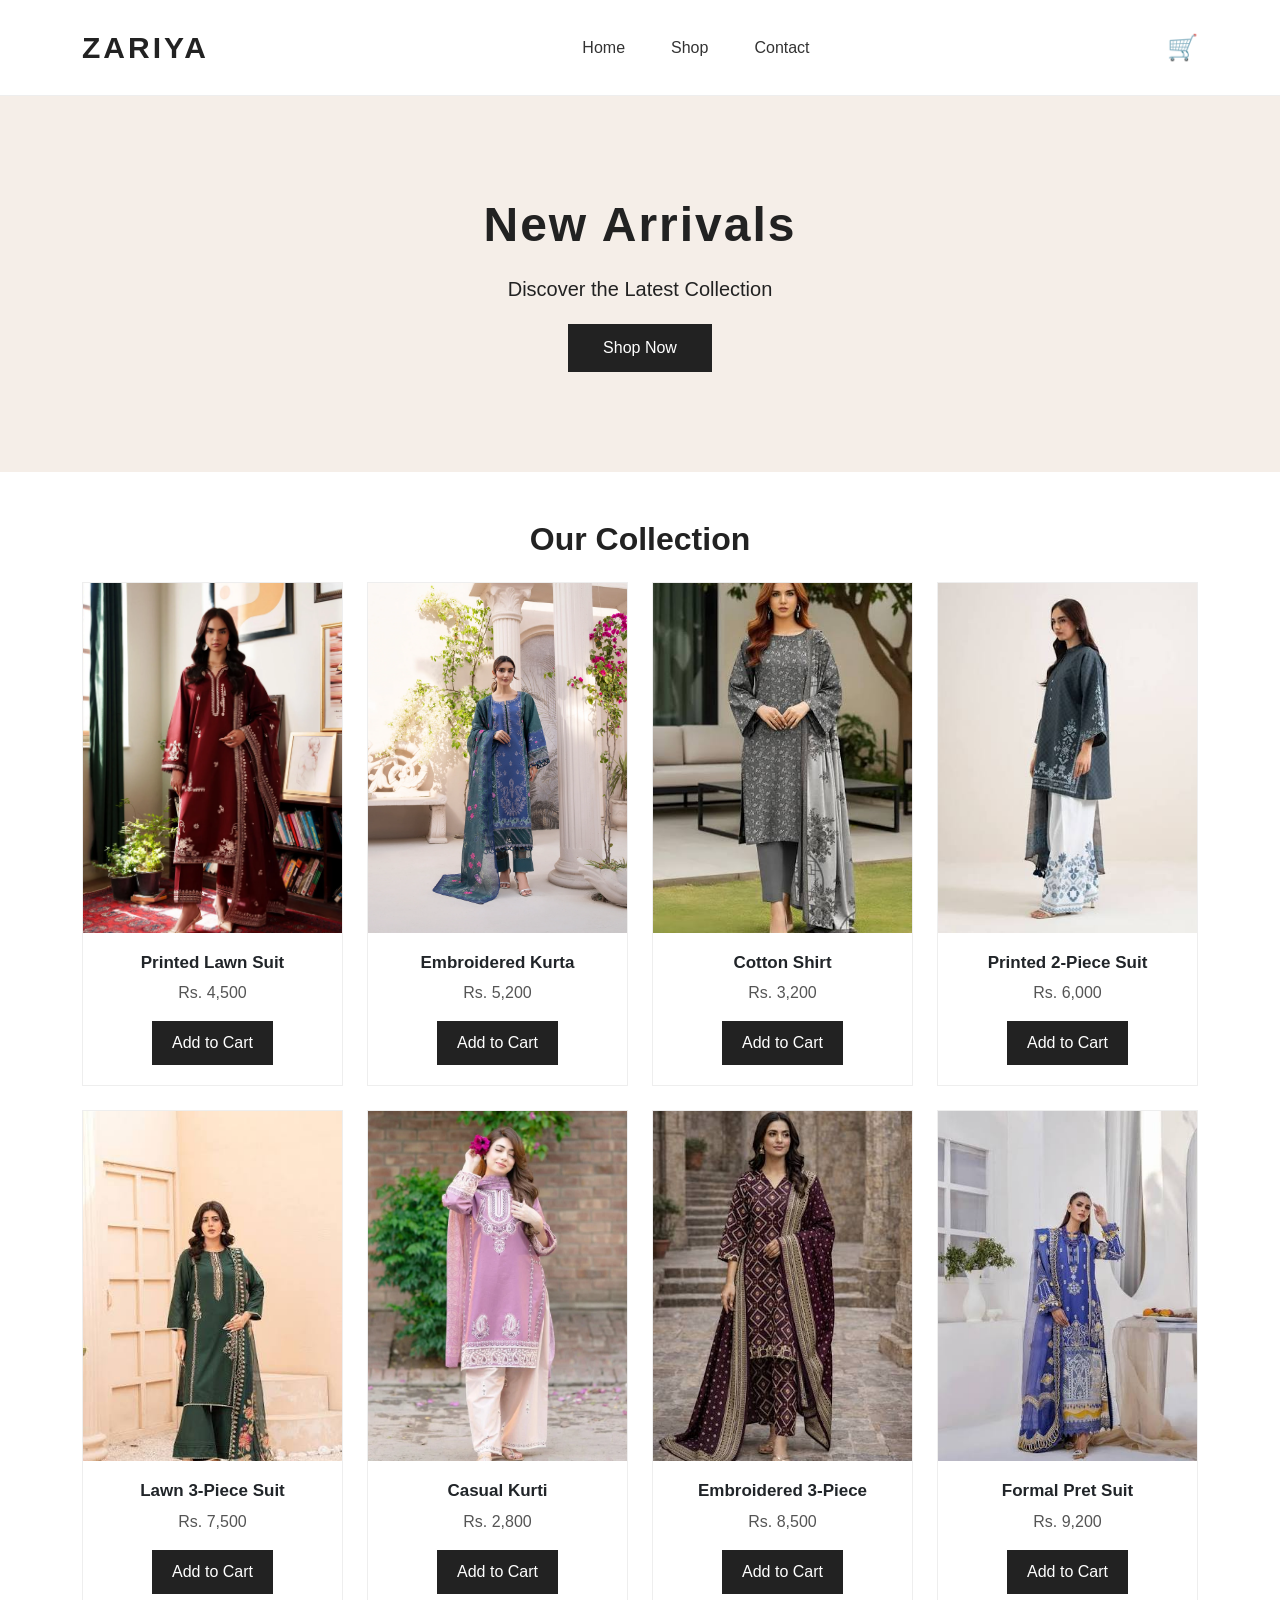
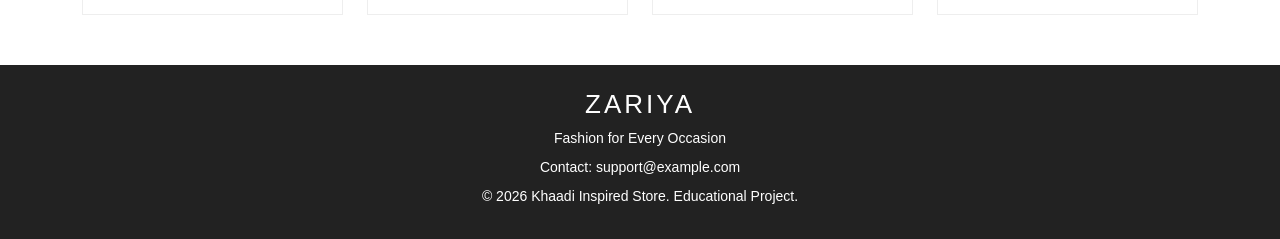
==== midterm-lab-exam/index.html @ 31271749 "midterm: baseline copy" ====
<!DOCTYPE html>
<html lang="en">
<head>
	<meta charset="UTF-8">
	<meta name="viewport" content="width=device-width, initial-scale=1.0">
	<title>Zariya | Women's Clothing</title>

	<!-- Bootstrap CSS -->
	<link href="https://cdn.jsdelivr.net/npm/bootstrap@5.3.3/dist/css/bootstrap.min.css" rel="stylesheet">

	<!-- Our CSS -->
	<link rel="stylesheet" href="style.css">
</head>

<body>

<!-- Header -->
<header>
	<nav class="navbar navbar-expand-lg navbar-light bg-white">
		<div class="container">

			<a class="navbar-brand" href="index.html">ZARIYA</a>

			<!-- Mobile Menu Button -->
			<button class="navbar-toggler" type="button"
				data-bs-toggle="collapse"
				data-bs-target="#navbarMenu"
				aria-controls="navbarMenu"
				aria-expanded="false"
				aria-label="Toggle navigation">

				<span class="navbar-toggler-icon"></span>

			</button>

			<!-- Navigation Links -->
			<div class="collapse navbar-collapse" id="navbarMenu">

				<div class="navbar-nav mx-auto">
					<a class="nav-link" href="index.html">Home</a>
					<a class="nav-link" href="index.html#products">Shop</a>
					<a class="nav-link" href="#footer">Contact</a>
				</div>

				<span class="cart-icon">🛒</span>

			</div>

		</div>
	</nav>
</header>

	<!-- Banner -->
	<section class="banner text-center">
		<h1>New Arrivals</h1>
		<p>Discover the Latest Collection</p>
		<a href="#products" class="btn btn-dark">Shop Now</a>
	</section>

	<!-- Products -->
	<section class="container my-5" id="products">

		<h2 class="text-center mb-4">Our Collection</h2>

		<div class="row g-4">

			<!-- Product 1 -->
			<div class="col-12 col-md-6 col-lg-3">
				<div class="card h-100">
					<a href="product.html">
						<img src="images/product1.webp" class="card-img-top" alt="Printed Lawn Suit">
					</a>
					<div class="card-body text-center">
						<h5 class="card-title">Printed Lawn Suit</h5>
						<p class="card-text">Rs. 4,500</p>
						<a href="product.html" class="btn btn-dark">Add to Cart</a>
					</div>
				</div>
			</div>

			<!-- Product 2 -->
			<div class="col-12 col-md-6 col-lg-3">
				<div class="card h-100">
					<img src="images/product2.webp" class="card-img-top" alt="Embroidered Kurta">
					<div class="card-body text-center">
						<h5 class="card-title">Embroidered Kurta</h5>
						<p class="card-text">Rs. 5,200</p>
						<button class="btn btn-dark">Add to Cart</button>
					</div>
				</div>
			</div>

			<!-- Product 3 -->
			<div class="col-12 col-md-6 col-lg-3">
				<div class="card h-100">
					<img src="images/product3.jfif" class="card-img-top" alt="Cotton Shirt">
					<div class="card-body text-center">
						<h5 class="card-title">Cotton Shirt</h5>
						<p class="card-text">Rs. 3,200</p>
						<button class="btn btn-dark">Add to Cart</button>
					</div>
				</div>
			</div>

			<!-- Product 4 -->
			<div class="col-12 col-md-6 col-lg-3">
				<div class="card h-100">
					<img src="images/product4.jfif" class="card-img-top" alt="Printed 2-Piece Suit">
					<div class="card-body text-center">
						<h5 class="card-title">Printed 2-Piece Suit</h5>
						<p class="card-text">Rs. 6,000</p>
						<button class="btn btn-dark">Add to Cart</button>
					</div>
				</div>
			</div>

			<!-- Product 5 -->
			<div class="col-12 col-md-6 col-lg-3">
				<div class="card h-100">
					<img src="images/product5.jfif" class="card-img-top" alt="Lawn 3-Piece Suit">
					<div class="card-body text-center">
						<h5 class="card-title">Lawn 3-Piece Suit</h5>
						<p class="card-text">Rs. 7,500</p>
						<button class="btn btn-dark">Add to Cart</button>
					</div>
				</div>
			</div>

			<!-- Product 6 -->
			<div class="col-12 col-md-6 col-lg-3">
				<div class="card h-100">
					<img src="images/product6.webp" class="card-img-top" alt="Casual Kurti">
					<div class="card-body text-center">
						<h5 class="card-title">Casual Kurti</h5>
						<p class="card-text">Rs. 2,800</p>
						<button class="btn btn-dark">Add to Cart</button>
					</div>
				</div>
			</div>

			<!-- Product 7 -->
			<div class="col-12 col-md-6 col-lg-3">
				<div class="card h-100">
					<img src="images/product7.jfif" class="card-img-top" alt="Embroidered 3-Piece">
					<div class="card-body text-center">
						<h5 class="card-title">Embroidered 3-Piece</h5>
						<p class="card-text">Rs. 8,500</p>
						<button class="btn btn-dark">Add to Cart</button>
					</div>
				</div>
			</div>

			<!-- Product 8 -->
			<div class="col-12 col-md-6 col-lg-3">
				<div class="card h-100">
					<img src="images/product8.jfif" class="card-img-top" alt="Formal Pret Suit">
					<div class="card-body text-center">
						<h5 class="card-title">Formal Pret Suit</h5>
						<p class="card-text">Rs. 9,200</p>
						<button class="btn btn-dark">Add to Cart</button>
					</div>
				</div>
			</div>

		</div>
	</section>

	<!-- Footer -->
	<footer id="footer" class="text-center p-4">
		<h4>ZARIYA</h4>
		<p>Fashion for Every Occasion</p>
		<p>Contact: support@example.com</p>
		<p>&copy; 2026 Khaadi Inspired Store. Educational Project.</p>
	</footer>
	<script src="https://cdn.jsdelivr.net/npm/bootstrap@5.3.3/dist/js/bootstrap.bundle.min.js"></script>
</body>
</html>
---- midterm-lab-exam/style.css ----
/* General Styling */
body {
	font-family: Arial, sans-serif;
	margin: 0;
	padding: 0;
	background-color: #ffffff;
	color: #222222;
}

/* Navbar */
.navbar {
	padding: 20px 0;
	border-bottom: 1px solid #eeeeee;
}

.navbar-brand {
	font-size: 30px;
	font-weight: bold;
	letter-spacing: 3px;
	color: #222222;
}

.nav-link {
	font-size: 16px;
	margin: 0 15px;
	color: #333333;
}

.nav-link:hover {
	color: #a66a4c;
}

.cart-icon {
	font-size: 25px;
	cursor: pointer;
}

/* Homepage Banner */
.banner {
	background-color: #f5eee8;
	padding: 100px 20px;
}

.banner h1 {
	font-size: 48px;
	font-weight: bold;
	letter-spacing: 2px;
}

.banner p {
	font-size: 20px;
	margin: 20px 0;
}

.banner .btn {
	padding: 12px 35px;
	border-radius: 0;
}

/* Product Section */
#products h2 {
	font-size: 32px;
	font-weight: bold;
	margin-bottom: 30px;
}

/* Product Cards */
.card {
	border: 1px solid #eeeeee;
	border-radius: 0;
	transition: 0.3s;
}

.card:hover {
	box-shadow: 0 5px 15px rgba(0, 0, 0, 0.1);
}

.card-img-top {
	width: 100%;
	height: 350px;
	object-fit: cover;
	border-radius: 0;
}

.card-body {
	padding: 20px;
}

.card-title {
	font-size: 17px;
	font-weight: bold;
}

.card-text {
	font-size: 16px;
	color: #555555;
}

/* Buttons */
.btn-dark {
	background-color: #222222;
	border: none;
	border-radius: 0;
	padding: 10px 20px;
}

.btn-dark:hover {
	background-color: #a66a4c;
}

/* Footer */
footer {
	background-color: #222222;
	color: white;
	margin-top: 50px;
}

footer h4 {
	font-size: 26px;
	letter-spacing: 3px;
}

footer p {
	font-size: 14px;
	margin: 8px 0;
}

/* Tablet */
@media (max-width: 991px) {
	.banner {
		padding: 70px 20px;
	}

	.banner h1 {
		font-size: 38px;
	}

	.card-img-top {
		height: 320px;
	}

	.nav-link {
		margin: 0 8px;
	}
}

/* Mobile */
@media (max-width: 575px) {
	.navbar-brand {
		font-size: 24px;
	}

	.banner {
		padding: 50px 15px;
	}

	.banner h1 {
		font-size: 30px;
	}

	.banner p {
		font-size: 16px;
	}

	#products h2 {
		font-size: 26px;
	}

	.card-img-top {
		height: 400px;
	}

	.cart-icon {
		font-size: 22px;
	}
}
    /* Product Detail Page */

.product-detail-img {
	height: 550px;
	object-fit: cover;
}

.product-name {
	font-size: 36px;
	font-weight: bold;
	margin-bottom: 20px;
}

.product-price {
	font-size: 26px;
	color: #a66a4c;
	margin-bottom: 25px;
}

.product-description {
	font-size: 17px;
	line-height: 1.8;
	color: #555555;
	margin-bottom: 25px;
}

.quantity-input {
	width: 100px;
	border-radius: 0;
}

.back-link {
	color: #222222;
	text-decoration: none;
	font-size: 16px;
}

.back-link:hover {
	color: #a66a4c;
}

/* Tablet */
@media (max-width: 991px) {
	.product-detail-img {
		height: 450px;
	}

	.product-name {
		font-size: 30px;
	}
}

/* Mobile */
@media (max-width: 575px) {
	.product-detail-img {
		height: auto;
	}

	.product-name {
		font-size: 26px;
	}

	.product-price {
		font-size: 22px;
	}

	.product-description {
		font-size: 15px;
	}
}
/* Responsive Navbar */

.navbar-toggler {
	border: 1px solid #dddddd;
	border-radius: 0;
}

.navbar-toggler:focus {
	box-shadow: none;
}

.navbar-collapse {
	align-items: center;
}

/* Tablet and Mobile Navbar */
@media (max-width: 991px) {

	.navbar-nav {
		text-align: center;
		padding: 15px 0;
	}

	.nav-link {
		padding: 10px;
		margin: 0;
	}

	.cart-icon {
		display: block;
		text-align: center;
		padding-bottom: 10px;
	}
}
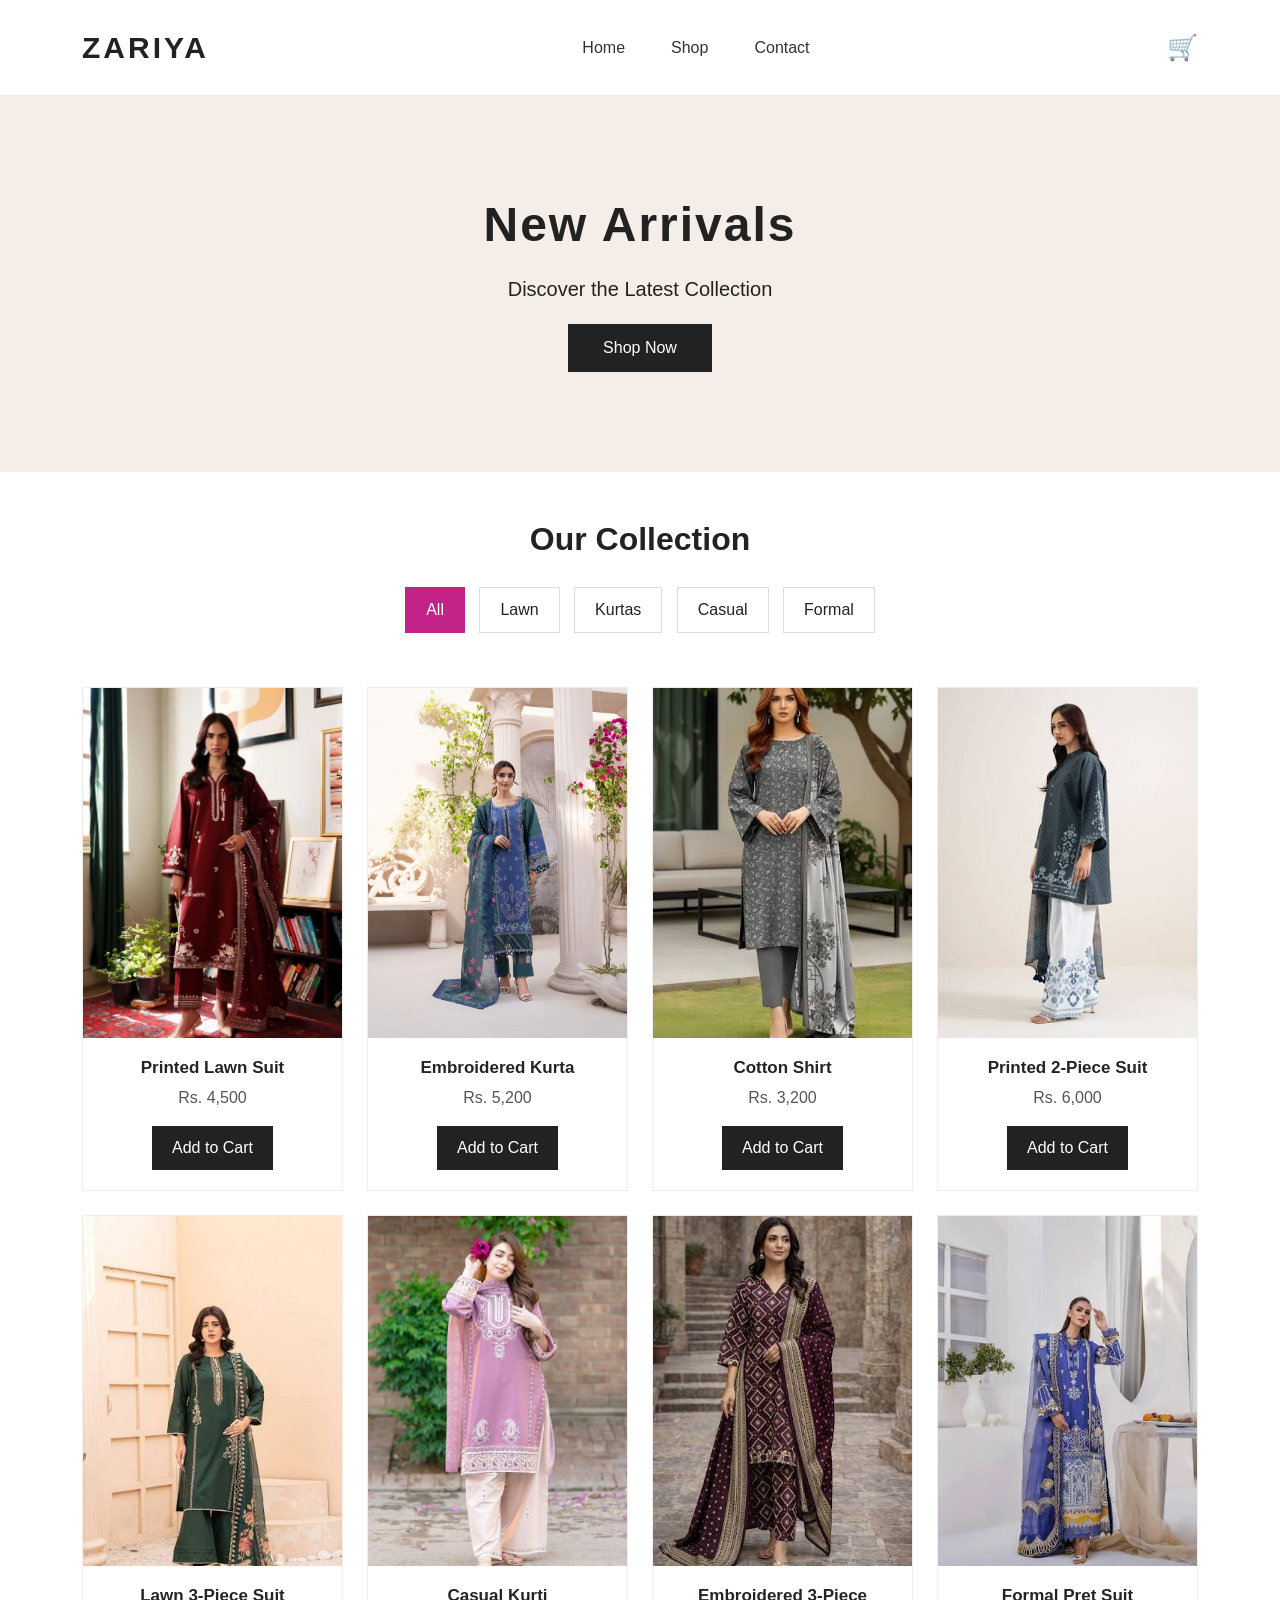
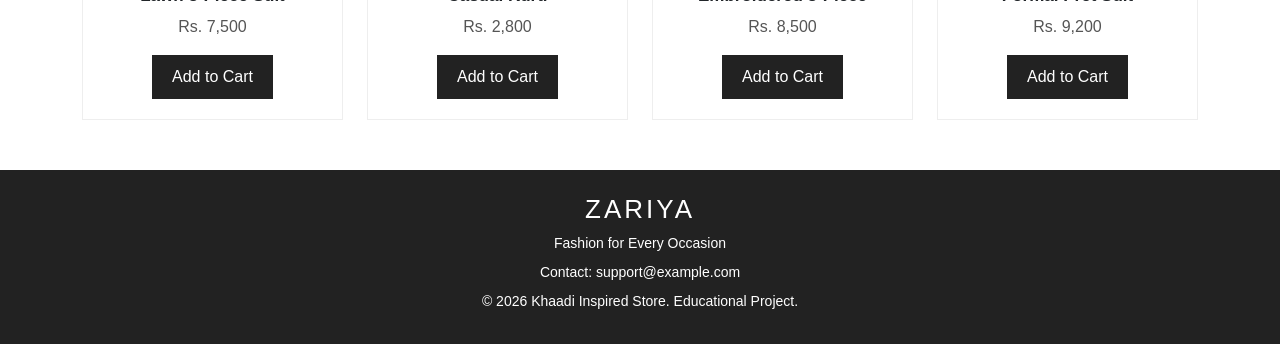
==== commit 71bed5e1: "midterm: task 1 category filter" ====
--- a/midterm-lab-exam/index.html
+++ b/midterm-lab-exam/index.html
@@ -14,41 +14,40 @@
 
 <body>
 
-<!-- Header -->
-<header>
-	<nav class="navbar navbar-expand-lg navbar-light bg-white">
-		<div class="container">
-
-			<a class="navbar-brand" href="index.html">ZARIYA</a>
-
-			<!-- Mobile Menu Button -->
-			<button class="navbar-toggler" type="button"
-				data-bs-toggle="collapse"
-				data-bs-target="#navbarMenu"
-				aria-controls="navbarMenu"
-				aria-expanded="false"
-				aria-label="Toggle navigation">
-
-				<span class="navbar-toggler-icon"></span>
-
-			</button>
-
-			<!-- Navigation Links -->
-			<div class="collapse navbar-collapse" id="navbarMenu">
-
-				<div class="navbar-nav mx-auto">
-					<a class="nav-link" href="index.html">Home</a>
-					<a class="nav-link" href="index.html#products">Shop</a>
-					<a class="nav-link" href="#footer">Contact</a>
-				</div>
-
-				<span class="cart-icon">🛒</span>
+	<!-- Header -->
+	<header>
+		<nav class="navbar navbar-expand-lg navbar-light bg-white">
+			<div class="container">
+
+				<a class="navbar-brand" href="index.html">ZARIYA</a>
+
+				<!-- Mobile Menu Button -->
+				<button class="navbar-toggler" type="button"
+					data-bs-toggle="collapse"
+					data-bs-target="#navbarMenu"
+					aria-controls="navbarMenu"
+					aria-expanded="false"
+					aria-label="Toggle navigation">
+
+					<span class="navbar-toggler-icon"></span>
+				</button>
+
+				<!-- Navigation Links -->
+				<div class="collapse navbar-collapse" id="navbarMenu">
+
+					<div class="navbar-nav mx-auto">
+						<a class="nav-link" href="index.html">Home</a>
+						<a class="nav-link" href="index.html#products">Shop</a>
+						<a class="nav-link" href="#footer">Contact</a>
+					</div>
+
+					<span class="cart-icon">🛒</span>
+
+				</div>
 
 			</div>
-
-		</div>
-	</nav>
-</header>
+		</nav>
+	</header>
 
 	<!-- Banner -->
 	<section class="banner text-center">
@@ -62,107 +61,132 @@
 
 		<h2 class="text-center mb-4">Our Collection</h2>
 
-		<div class="row g-4">
-
-			<!-- Product 1 -->
-			<div class="col-12 col-md-6 col-lg-3">
-				<div class="card h-100">
-					<a href="product.html">
-						<img src="images/product1.webp" class="card-img-top" alt="Printed Lawn Suit">
-					</a>
-					<div class="card-body text-center">
-						<h5 class="card-title">Printed Lawn Suit</h5>
-						<p class="card-text">Rs. 4,500</p>
-						<a href="product.html" class="btn btn-dark">Add to Cart</a>
-					</div>
-				</div>
+		<!-- Task 1: CSS-only Category Filter -->
+		<div class="category-filter">
+
+			<!-- Radio Buttons -->
+			<input type="radio" name="category" id="all" checked>
+			<label for="all">All</label>
+
+			<input type="radio" name="category" id="lawn">
+			<label for="lawn">Lawn</label>
+
+			<input type="radio" name="category" id="kurtas">
+			<label for="kurtas">Kurtas</label>
+
+			<input type="radio" name="category" id="casual">
+			<label for="casual">Casual</label>
+
+			<input type="radio" name="category" id="formal">
+			<label for="formal">Formal</label>
+
+			<!-- Product Grid -->
+			<div class="row g-4 product-grid">
+
+				<!-- Product 1: Lawn -->
+				<div class="col-12 col-md-6 col-lg-3 lawn">
+					<div class="card h-100">
+						<a href="product.html">
+							<img src="images/product1.webp" class="card-img-top" alt="Printed Lawn Suit">
+						</a>
+						<div class="card-body text-center">
+							<h5 class="card-title">Printed Lawn Suit</h5>
+							<p class="card-text">Rs. 4,500</p>
+							<a href="product.html" class="btn btn-dark">Add to Cart</a>
+						</div>
+					</div>
+				</div>
+
+				<!-- Product 2: Kurtas -->
+				<div class="col-12 col-md-6 col-lg-3 kurtas">
+					<div class="card h-100">
+						<img src="images/product2.webp" class="card-img-top" alt="Embroidered Kurta">
+						<div class="card-body text-center">
+							<h5 class="card-title">Embroidered Kurta</h5>
+							<p class="card-text">Rs. 5,200</p>
+							<button class="btn btn-dark">Add to Cart</button>
+						</div>
+					</div>
+				</div>
+
+				<!-- Product 3: Casual -->
+				<div class="col-12 col-md-6 col-lg-3 casual">
+					<div class="card h-100">
+						<img src="images/product3.jfif" class="card-img-top" alt="Cotton Shirt">
+						<div class="card-body text-center">
+							<h5 class="card-title">Cotton Shirt</h5>
+							<p class="card-text">Rs. 3,200</p>
+							<button class="btn btn-dark">Add to Cart</button>
+						</div>
+					</div>
+				</div>
+
+				<!-- Product 4: Casual -->
+				<div class="col-12 col-md-6 col-lg-3 casual">
+					<div class="card h-100">
+						<img src="images/product4.jfif" class="card-img-top" alt="Printed 2-Piece Suit">
+						<div class="card-body text-center">
+							<h5 class="card-title">Printed 2-Piece Suit</h5>
+							<p class="card-text">Rs. 6,000</p>
+							<button class="btn btn-dark">Add to Cart</button>
+						</div>
+					</div>
+				</div>
+
+				<!-- Product 5: Lawn -->
+				<div class="col-12 col-md-6 col-lg-3 lawn">
+					<div class="card h-100">
+						<img src="images/product5.jfif" class="card-img-top" alt="Lawn 3-Piece Suit">
+						<div class="card-body text-center">
+							<h5 class="card-title">Lawn 3-Piece Suit</h5>
+							<p class="card-text">Rs. 7,500</p>
+							<button class="btn btn-dark">Add to Cart</button>
+						</div>
+					</div>
+				</div>
+
+				<!-- Product 6: Kurtas -->
+				<div class="col-12 col-md-6 col-lg-3 kurtas">
+					<div class="card h-100">
+						<img src="images/product6.webp" class="card-img-top" alt="Casual Kurti">
+						<div class="card-body text-center">
+							<h5 class="card-title">Casual Kurti</h5>
+							<p class="card-text">Rs. 2,800</p>
+							<button class="btn btn-dark">Add to Cart</button>
+						</div>
+					</div>
+				</div>
+
+				<!-- Product 7: Formal -->
+				<div class="col-12 col-md-6 col-lg-3 formal">
+					<div class="card h-100">
+						<img src="images/product7.jfif" class="card-img-top" alt="Embroidered 3-Piece">
+						<div class="card-body text-center">
+							<h5 class="card-title">Embroidered 3-Piece</h5>
+							<p class="card-text">Rs. 8,500</p>
+							<button class="btn btn-dark">Add to Cart</button>
+						</div>
+					</div>
+				</div>
+
+				<!-- Product 8: Formal -->
+				<div class="col-12 col-md-6 col-lg-3 formal">
+					<div class="card h-100">
+						<img src="images/product8.jfif" class="card-img-top" alt="Formal Pret Suit">
+						<div class="card-body text-center">
+							<h5 class="card-title">Formal Pret Suit</h5>
+							<p class="card-text">Rs. 9,200</p>
+							<button class="btn btn-dark">Add to Cart</button>
+						</div>
+					</div>
+				</div>
+
 			</div>
-
-			<!-- Product 2 -->
-			<div class="col-12 col-md-6 col-lg-3">
-				<div class="card h-100">
-					<img src="images/product2.webp" class="card-img-top" alt="Embroidered Kurta">
-					<div class="card-body text-center">
-						<h5 class="card-title">Embroidered Kurta</h5>
-						<p class="card-text">Rs. 5,200</p>
-						<button class="btn btn-dark">Add to Cart</button>
-					</div>
-				</div>
-			</div>
-
-			<!-- Product 3 -->
-			<div class="col-12 col-md-6 col-lg-3">
-				<div class="card h-100">
-					<img src="images/product3.jfif" class="card-img-top" alt="Cotton Shirt">
-					<div class="card-body text-center">
-						<h5 class="card-title">Cotton Shirt</h5>
-						<p class="card-text">Rs. 3,200</p>
-						<button class="btn btn-dark">Add to Cart</button>
-					</div>
-				</div>
-			</div>
-
-			<!-- Product 4 -->
-			<div class="col-12 col-md-6 col-lg-3">
-				<div class="card h-100">
-					<img src="images/product4.jfif" class="card-img-top" alt="Printed 2-Piece Suit">
-					<div class="card-body text-center">
-						<h5 class="card-title">Printed 2-Piece Suit</h5>
-						<p class="card-text">Rs. 6,000</p>
-						<button class="btn btn-dark">Add to Cart</button>
-					</div>
-				</div>
-			</div>
-
-			<!-- Product 5 -->
-			<div class="col-12 col-md-6 col-lg-3">
-				<div class="card h-100">
-					<img src="images/product5.jfif" class="card-img-top" alt="Lawn 3-Piece Suit">
-					<div class="card-body text-center">
-						<h5 class="card-title">Lawn 3-Piece Suit</h5>
-						<p class="card-text">Rs. 7,500</p>
-						<button class="btn btn-dark">Add to Cart</button>
-					</div>
-				</div>
-			</div>
-
-			<!-- Product 6 -->
-			<div class="col-12 col-md-6 col-lg-3">
-				<div class="card h-100">
-					<img src="images/product6.webp" class="card-img-top" alt="Casual Kurti">
-					<div class="card-body text-center">
-						<h5 class="card-title">Casual Kurti</h5>
-						<p class="card-text">Rs. 2,800</p>
-						<button class="btn btn-dark">Add to Cart</button>
-					</div>
-				</div>
-			</div>
-
-			<!-- Product 7 -->
-			<div class="col-12 col-md-6 col-lg-3">
-				<div class="card h-100">
-					<img src="images/product7.jfif" class="card-img-top" alt="Embroidered 3-Piece">
-					<div class="card-body text-center">
-						<h5 class="card-title">Embroidered 3-Piece</h5>
-						<p class="card-text">Rs. 8,500</p>
-						<button class="btn btn-dark">Add to Cart</button>
-					</div>
-				</div>
-			</div>
-
-			<!-- Product 8 -->
-			<div class="col-12 col-md-6 col-lg-3">
-				<div class="card h-100">
-					<img src="images/product8.jfif" class="card-img-top" alt="Formal Pret Suit">
-					<div class="card-body text-center">
-						<h5 class="card-title">Formal Pret Suit</h5>
-						<p class="card-text">Rs. 9,200</p>
-						<button class="btn btn-dark">Add to Cart</button>
-					</div>
-				</div>
-			</div>
+			<!-- End Product Grid -->
 
 		</div>
+		<!-- End Category Filter -->
+
 	</section>
 
 	<!-- Footer -->
@@ -172,6 +196,8 @@
 		<p>Contact: support@example.com</p>
 		<p>&copy; 2026 Khaadi Inspired Store. Educational Project.</p>
 	</footer>
+
 	<script src="https://cdn.jsdelivr.net/npm/bootstrap@5.3.3/dist/js/bootstrap.bundle.min.js"></script>
+
 </body>
 </html>
--- a/midterm-lab-exam/style.css
+++ b/midterm-lab-exam/style.css
@@ -174,8 +174,8 @@
 		font-size: 22px;
 	}
 }
-    /* Product Detail Page */
-
+
+/* Product Detail Page */
 .product-detail-img {
 	height: 550px;
 	object-fit: cover;
@@ -244,8 +244,8 @@
 		font-size: 15px;
 	}
 }
+
 /* Responsive Navbar */
-
 .navbar-toggler {
 	border: 1px solid #dddddd;
 	border-radius: 0;
@@ -278,3 +278,64 @@
 		padding-bottom: 10px;
 	}
 }
+
+
+/* ==========================================
+   MIDTERM TASK 1 - CSS CATEGORY FILTER
+   ========================================== */
+
+/* Category Filter Container */
+.category-filter {
+	--accent: hsl(322, 70%, 45%);
+	text-align: center;
+}
+
+/* Hide Radio Buttons Visually */
+.category-filter > input[type="radio"] {
+	position: absolute;
+	opacity: 0;
+}
+
+/* Style Category Labels */
+.category-filter > label {
+	display: inline-block;
+	padding: 10px 20px;
+	margin: 5px;
+	border: 1px solid #dddddd;
+	background-color: #ffffff;
+	color: #222222;
+	cursor: pointer;
+}
+
+/* Highlight Selected Category */
+.category-filter > input[type="radio"]:checked + label {
+	background-color: var(--accent);
+	color: white;
+	border-color: var(--accent);
+}
+
+/* Space Between Filters and Product Grid */
+.product-grid {
+	margin-top: 25px;
+	text-align: left;
+}
+
+/* Lawn Filter */
+.category-filter:has(#lawn:checked) .product-grid > :not(.lawn) {
+	display: none;
+}
+
+/* Kurtas Filter */
+.category-filter:has(#kurtas:checked) .product-grid > :not(.kurtas) {
+	display: none;
+}
+
+/* Casual Filter */
+.category-filter:has(#casual:checked) .product-grid > :not(.casual) {
+	display: none;
+}
+
+/* Formal Filter */
+.category-filter:has(#formal:checked) .product-grid > :not(.formal) {
+	display: none;
+}
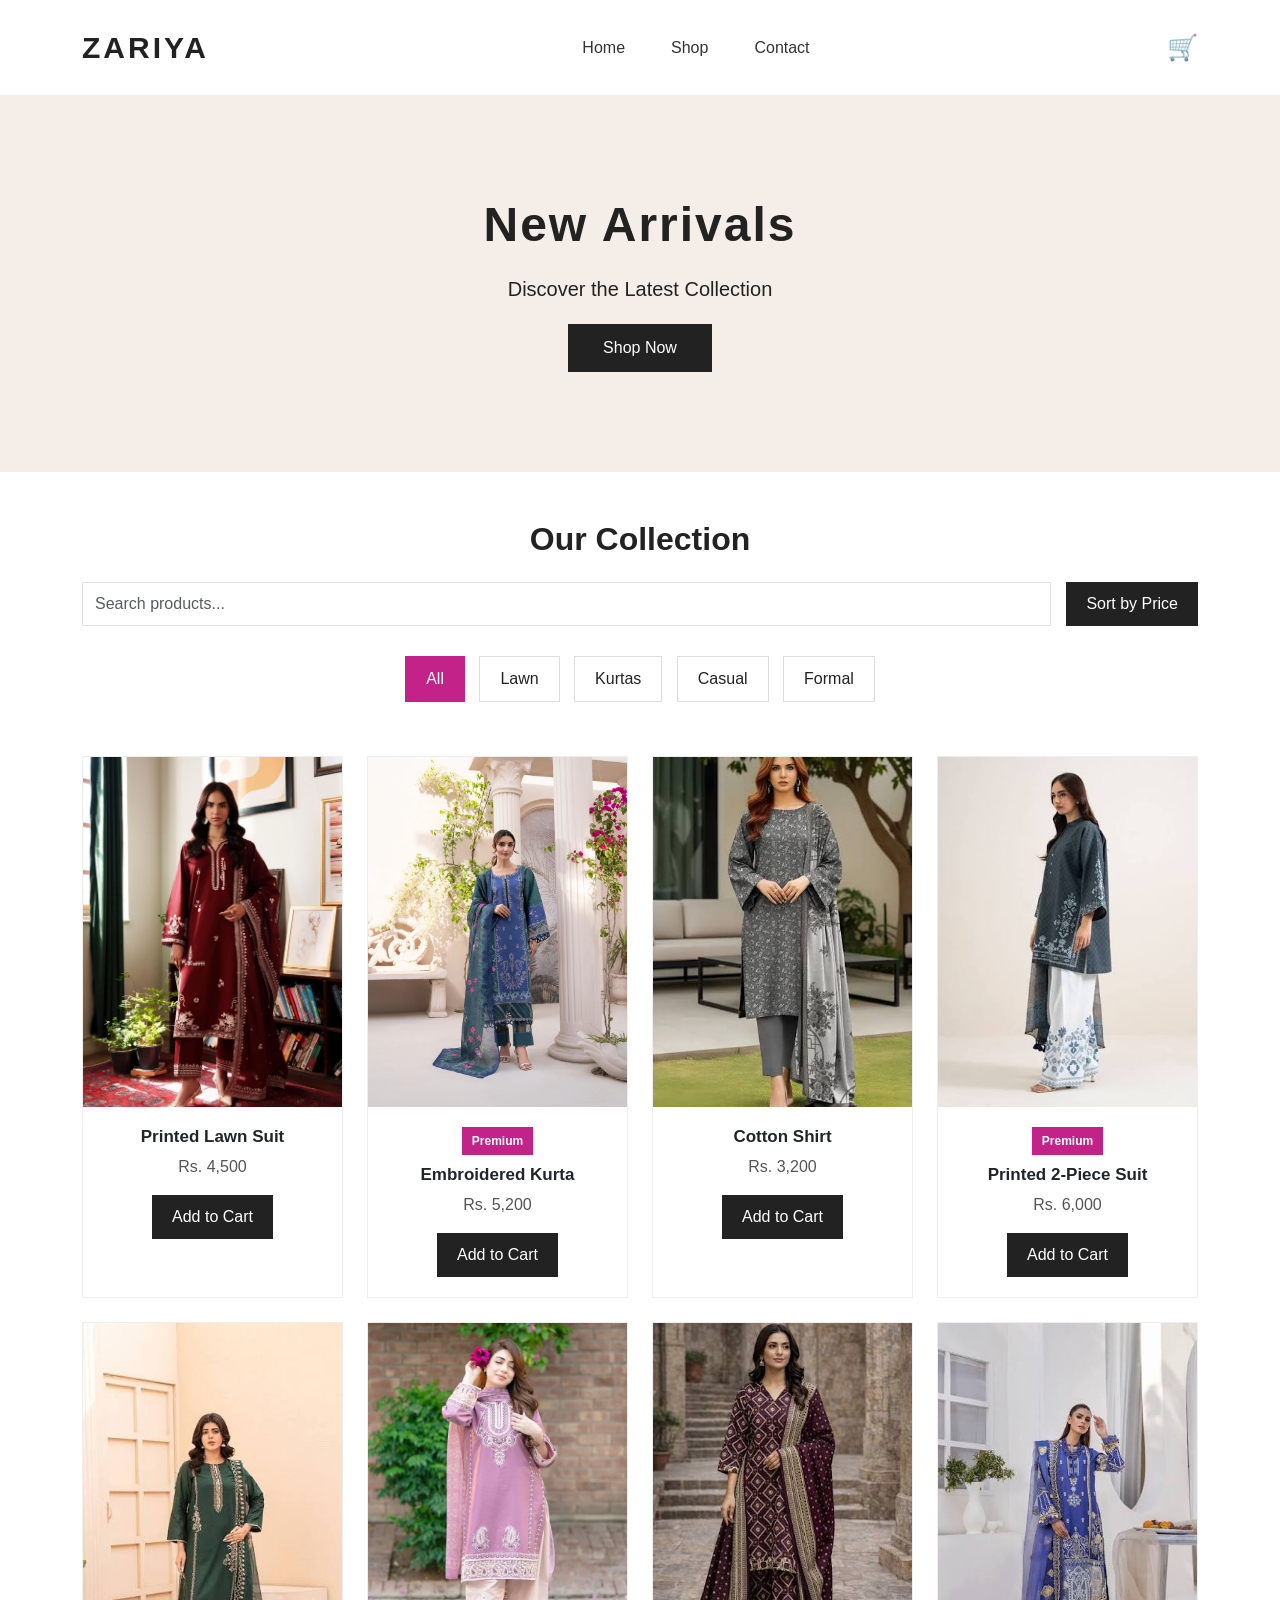
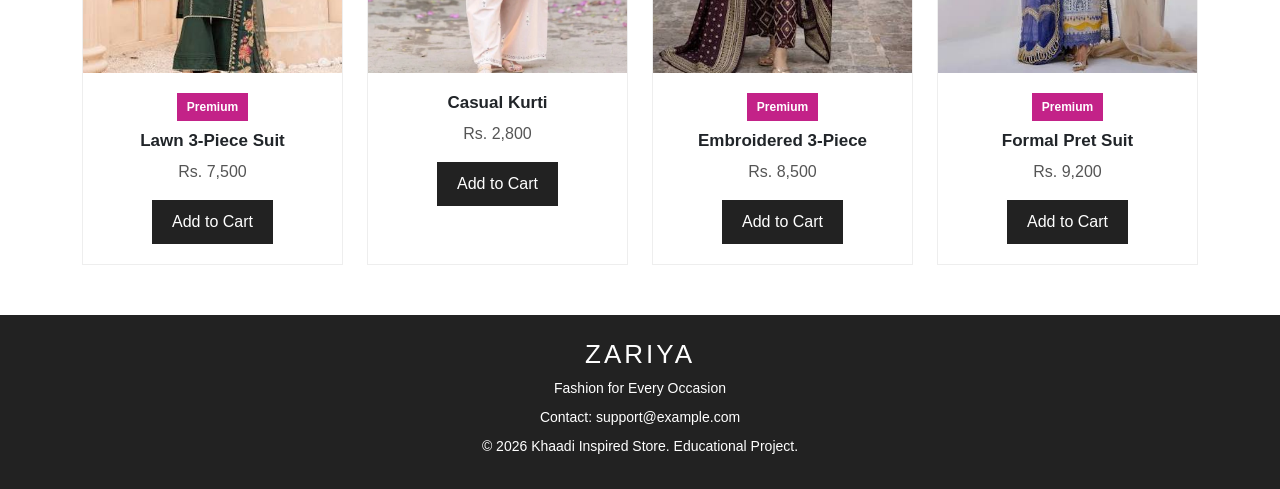
==== commit 25207b0a: "midterm: task 3 search sort and premium badges" ====
--- a/midterm-lab-exam/index.html
+++ b/midterm-lab-exam/index.html
@@ -61,6 +61,20 @@
 
 		<h2 class="text-center mb-4">Our Collection</h2>
 
+		<!-- Task 3: Search and Sort -->
+		<div class="search-sort-controls">
+
+			<input type="text"
+				id="searchInput"
+				class="form-control"
+				placeholder="Search products...">
+
+			<button type="button" id="sortButton" class="btn btn-dark">
+				Sort by Price
+			</button>
+
+		</div>
+
 		<!-- Task 1: CSS-only Category Filter -->
 		<div class="category-filter">
 
@@ -183,6 +197,9 @@
 
 			</div>
 			<!-- End Product Grid -->
+			 <p id="noProducts" class="text-center mt-4" hidden>
+				No products found
+			</p>
 
 		</div>
 		<!-- End Category Filter -->
@@ -198,6 +215,7 @@
 	</footer>
 
 	<script src="https://cdn.jsdelivr.net/npm/bootstrap@5.3.3/dist/js/bootstrap.bundle.min.js"></script>
+	<script src="script.js"></script>
 
 </body>
 </html>
--- a/midterm-lab-exam/style.css
+++ b/midterm-lab-exam/style.css
@@ -279,10 +279,7 @@
 	}
 }
 
-
-/* ==========================================
-   MIDTERM TASK 1 - CSS CATEGORY FILTER
-   ========================================== */
+/*MIDTERM TASK 1 - CSS CATEGORY FILTER*/
 
 /* Category Filter Container */
 .category-filter {
@@ -338,4 +335,131 @@
 /* Formal Filter */
 .category-filter:has(#formal:checked) .product-grid > :not(.formal) {
 	display: none;
+}
+
+/*MIDTERM TASK 2 - CSS GRID PRODUCT LAYOUT */
+
+/* Mobile Layout: Below 646px */
+.product-layout {
+	display: grid;
+
+	grid-template-columns: 1fr;
+
+	grid-template-areas:
+		"image"
+		"details"
+		"description";
+
+	gap: 30px;
+}
+
+/* Named Grid Areas */
+.product-image-area {
+	grid-area: image;
+}
+
+.product-details-area {
+	grid-area: details;
+}
+
+.product-description-area {
+	grid-area: description;
+}
+
+/* Product Image */
+.product-image-area .product-detail-img {
+	width: 100%;
+	height: auto;
+	object-fit: cover;
+}
+
+/* Description */
+.product-description-area {
+	padding-top: 20px;
+}
+
+.product-description-area h2 {
+	font-size: 28px;
+	font-weight: bold;
+	margin-bottom: 20px;
+}
+
+/* Desktop Layout: 646px and Above */
+@media (min-width: 646px) {
+
+	.product-layout {
+		grid-template-columns: 1fr 1fr;
+
+		grid-template-areas:
+			"image details"
+			"description description";
+
+		gap: 40px;
+	}
+
+	/* Keep Details Sticky While Scrolling */
+	.product-details-area {
+		position: sticky;
+		top: 76px;
+		align-self: start;
+	}
+
+	/* Give Image Area Enough Height for Sticky Effect */
+	.product-image-area {
+		min-height: 100vh;
+	}
+}
+
+/* MIDTERM TASK 3 - SEARCH, SORT AND BADGES */
+
+/* Search and Sort Controls */
+.search-sort-controls {
+	display: flex;
+	gap: 15px;
+	margin-bottom: 25px;
+}
+
+.search-sort-controls .form-control {
+	flex: 1;
+	border-radius: 0;
+}
+
+.search-sort-controls .btn {
+	white-space: nowrap;
+}
+
+/* Hide products that do not match search */
+.product-grid > .search-hidden {
+	display: none !important;
+}
+
+/* No Products Found Message */
+#noProducts {
+	font-size: 20px;
+	font-weight: bold;
+	color: hsl(322, 70%, 45%);
+}
+
+/* Ensure hidden grid and message stay hidden */
+.product-grid[hidden],
+#noProducts[hidden] {
+	display: none !important;
+}
+
+/* Premium Badge */
+.premium-badge {
+	display: inline-block;
+	background-color: hsl(322, 70%, 45%);
+	color: white;
+	padding: 5px 10px;
+	font-size: 12px;
+	font-weight: bold;
+	margin-bottom: 10px;
+}
+
+/* Mobile Search Controls */
+@media (max-width: 575px) {
+	.search-sort-controls {
+		flex-direction: column;
+	}
 }
